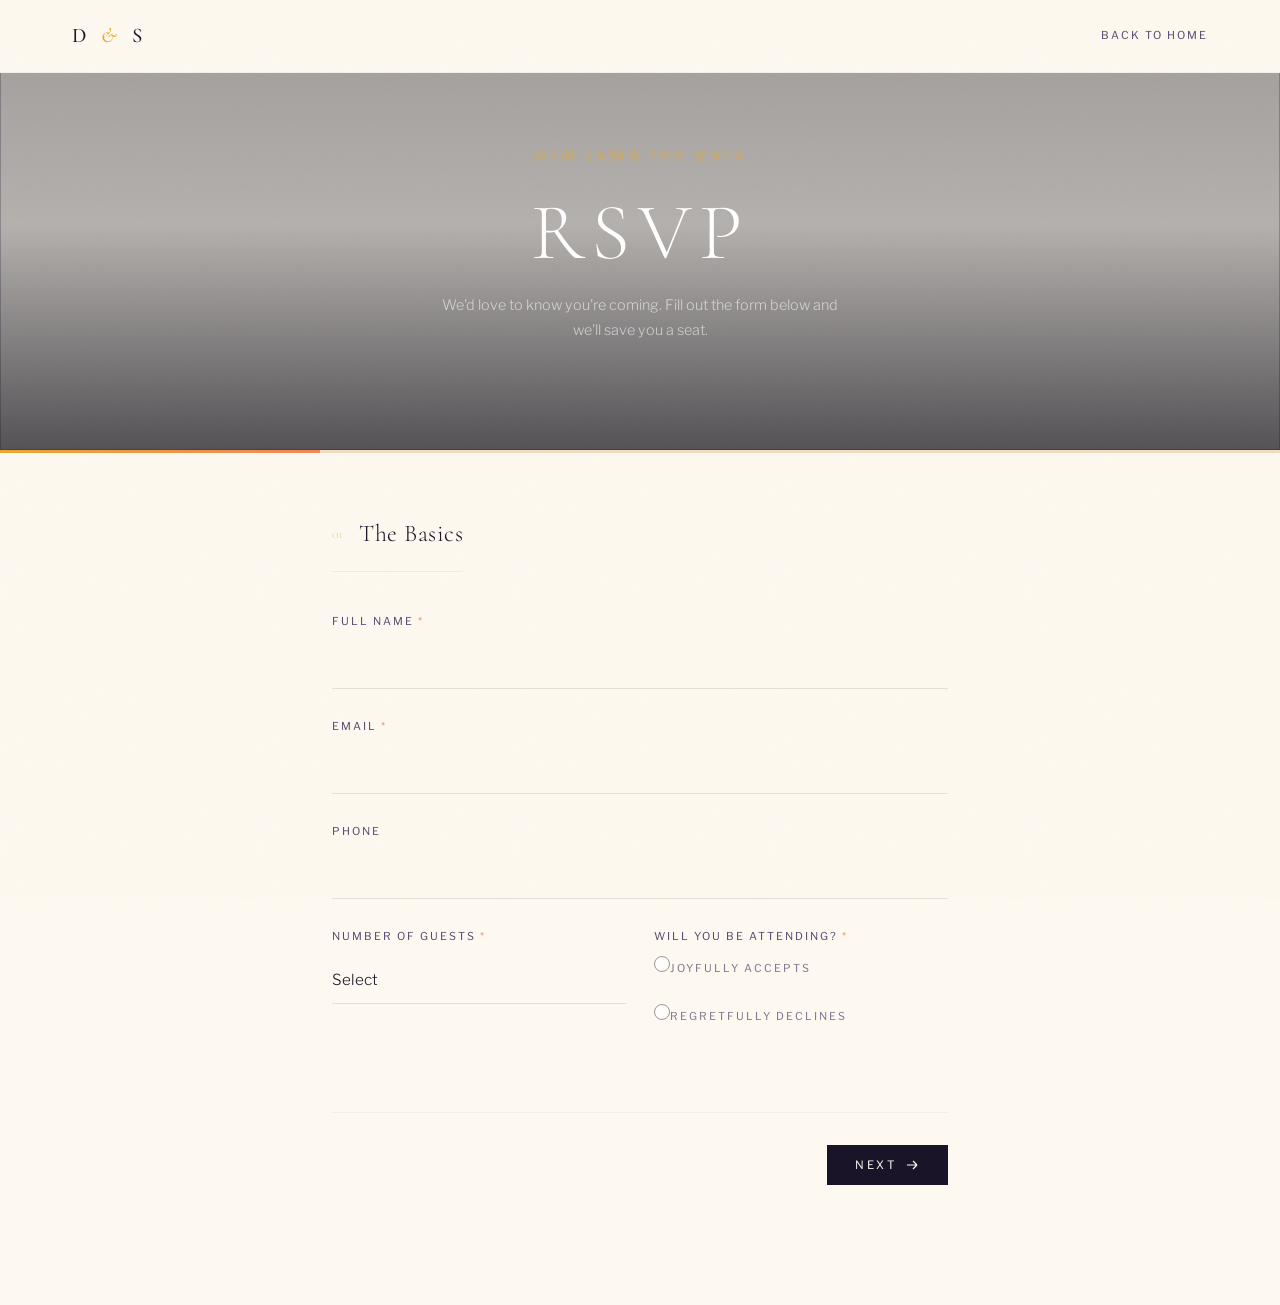
==== rsvp.html @ 643f8dec "Initial wedding website for David & Shriya Static site with proposal photos, multi-step RSVP form, I" ====
<!DOCTYPE html>
<html lang="en">
<head>
  <meta charset="UTF-8">
  <meta name="viewport" content="width=device-width, initial-scale=1.0">
  <title>RSVP — David & Shriya</title>
  <link rel="preconnect" href="https://fonts.googleapis.com">
  <link rel="preconnect" href="https://fonts.gstatic.com" crossorigin>
  <link href="https://fonts.googleapis.com/css2?family=Cormorant:ital,wght@0,300;0,400;0,500;0,600;1,300;1,400;1,500&family=Libre+Franklin:wght@200;300;400;500&family=Noto+Serif+Devanagari:wght@300;400;500&display=swap" rel="stylesheet">
  <link rel="stylesheet" href="css/style.css">
  <link rel="stylesheet" href="css/rsvp.css">
  <link rel="icon" type="image/svg+xml" href="images/favicon.svg">
</head>
<body class="rsvp-page">

  <div class="grain"></div>

  <!-- Nav -->
  <nav class="nav nav-solid" id="nav">
    <div class="nav-inner">
      <a href="index.html" class="nav-logo nav-logo-dark">D <span class="nav-logo-amp">&</span> S</a>
      <a href="index.html" class="nav-back">Back to Home</a>
    </div>
  </nav>

  <!-- Hero -->
  <header class="rsvp-hero">
    <div class="rsvp-hero-bg">
      <img src="images/celebration.jpeg" alt="">
    </div>
    <div class="rsvp-hero-overlay"></div>
    <div class="rsvp-hero-content">
      <p class="devanagari rsvp-hero-sanskrit">आपकी उपस्थिति हमारा सौभाग्य</p>
      <h1>RSVP</h1>
      <p class="rsvp-hero-sub">We'd love to know you're coming. Fill out the form below and we'll save you a seat.</p>
    </div>
  </header>

  <!-- Progress bar -->
  <div class="form-progress">
    <div class="form-progress-bar" id="progressBar"></div>
  </div>

  <!-- Form -->
  <main class="rsvp-main">
    <form class="rsvp-form" id="rsvpForm" novalidate>

      <!-- Step 1: The Basics -->
      <fieldset class="form-step active" data-step="1">
        <legend class="step-legend">
          <span class="step-num">01</span>
          <span class="step-title">The Basics</span>
        </legend>

        <div class="form-group">
          <label for="fullName">Full Name <span class="req">*</span></label>
          <input type="text" id="fullName" name="fullName" required autocomplete="name">
        </div>

        <div class="form-group">
          <label for="email">Email <span class="req">*</span></label>
          <input type="email" id="email" name="email" required autocomplete="email">
        </div>

        <div class="form-group">
          <label for="phone">Phone</label>
          <input type="tel" id="phone" name="phone" autocomplete="tel">
        </div>

        <div class="form-row">
          <div class="form-group">
            <label for="guests">Number of Guests <span class="req">*</span></label>
            <select id="guests" name="guests" required>
              <option value="">Select</option>
              <option value="1">1</option>
              <option value="2">2</option>
              <option value="3">3</option>
              <option value="4">4</option>
              <option value="5">5+</option>
            </select>
          </div>
          <div class="form-group">
            <label>Will you be attending? <span class="req">*</span></label>
            <div class="radio-group">
              <label class="radio-label"><input type="radio" name="attending" value="yes" required><span>Joyfully Accepts</span></label>
              <label class="radio-label"><input type="radio" name="attending" value="no"><span>Regretfully Declines</span></label>
            </div>
          </div>
        </div>

        <div class="form-group" id="guestNamesGroup" style="display:none;">
          <label for="guestNames">Guest Names</label>
          <textarea id="guestNames" name="guestNames" rows="2" placeholder="Please list names of additional guests"></textarea>
        </div>

        <div class="step-nav">
          <div></div>
          <button type="button" class="btn-next" data-next="2">
            <span>Next</span>
            <svg width="16" height="16" viewBox="0 0 16 16" fill="none"><path d="M3 8h10m0 0L9 4m4 4L9 12" stroke="currentColor" stroke-width="1.2"/></svg>
          </button>
        </div>
      </fieldset>

      <!-- Step 2: Events & Logistics -->
      <fieldset class="form-step" data-step="2">
        <legend class="step-legend">
          <span class="step-num">02</span>
          <span class="step-title">Events & Logistics</span>
        </legend>

        <div class="form-group">
          <label>Which events will you attend?</label>
          <div class="chip-group">
            <label class="chip"><input type="checkbox" name="events" value="mehendi"><span>Mehendi</span></label>
            <label class="chip"><input type="checkbox" name="events" value="sangeet"><span>Sangeet</span></label>
            <label class="chip"><input type="checkbox" name="events" value="haldi"><span>Haldi</span></label>
            <label class="chip"><input type="checkbox" name="events" value="ceremony"><span>Ceremony</span></label>
            <label class="chip"><input type="checkbox" name="events" value="reception"><span>Reception</span></label>
          </div>
        </div>

        <div class="form-group">
          <label for="dietary">Dietary Restrictions or Allergies</label>
          <input type="text" id="dietary" name="dietary" placeholder="Vegetarian, vegan, gluten-free, nut allergy...">
        </div>

        <div class="form-group">
          <label for="mealPref">Meal Preference</label>
          <div class="radio-group">
            <label class="radio-label"><input type="radio" name="mealPref" value="veg"><span>Vegetarian</span></label>
            <label class="radio-label"><input type="radio" name="mealPref" value="nonveg"><span>Non-Vegetarian</span></label>
            <label class="radio-label"><input type="radio" name="mealPref" value="vegan"><span>Vegan</span></label>
          </div>
        </div>

        <div class="form-group">
          <label>Will you need hotel shuttle service?</label>
          <div class="radio-group">
            <label class="radio-label"><input type="radio" name="shuttle" value="yes"><span>Yes, please</span></label>
            <label class="radio-label"><input type="radio" name="shuttle" value="no"><span>No, I'll drive</span></label>
            <label class="radio-label"><input type="radio" name="shuttle" value="maybe"><span>Not sure yet</span></label>
          </div>
        </div>

        <div class="form-group">
          <label>Are you bringing kids?</label>
          <div class="radio-group">
            <label class="radio-label"><input type="radio" name="kids" value="yes"><span>Yes</span></label>
            <label class="radio-label"><input type="radio" name="kids" value="no"><span>No</span></label>
          </div>
        </div>

        <div class="form-group" id="kidsNamesGroup" style="display:none;">
          <label for="kidsNames">Children's Names & Ages</label>
          <input type="text" id="kidsNames" name="kidsNames" placeholder="e.g., Maya (5), Arjun (8)">
        </div>

        <div class="step-nav">
          <button type="button" class="btn-prev" data-prev="1">
            <svg width="16" height="16" viewBox="0 0 16 16" fill="none"><path d="M13 8H3m0 0l4-4M3 8l4 4" stroke="currentColor" stroke-width="1.2"/></svg>
            <span>Back</span>
          </button>
          <button type="button" class="btn-next" data-next="3">
            <span>Next</span>
            <svg width="16" height="16" viewBox="0 0 16 16" fill="none"><path d="M3 8h10m0 0L9 4m4 4L9 12" stroke="currentColor" stroke-width="1.2"/></svg>
          </button>
        </div>
      </fieldset>

      <!-- Step 3: Fun Questions -->
      <fieldset class="form-step" data-step="3">
        <legend class="step-legend">
          <span class="step-num">03</span>
          <span class="step-title">How Well Do You Know Us?</span>
        </legend>

        <p class="step-intro">Let's have some fun. No wrong answers... well, maybe a few.</p>

        <div class="form-group quiz-group">
          <label>How did David and Shriya meet?</label>
          <div class="radio-group radio-group-vertical">
            <label class="radio-label"><input type="radio" name="q_howMet" value="med_school"><span>Medical school</span></label>
            <label class="radio-label"><input type="radio" name="q_howMet" value="dating_app"><span>A dating app</span></label>
            <label class="radio-label"><input type="radio" name="q_howMet" value="mutual_friends"><span>Through mutual friends</span></label>
            <label class="radio-label"><input type="radio" name="q_howMet" value="hospital"><span>At the hospital</span></label>
          </div>
        </div>

        <div class="form-group quiz-group">
          <label>Who said "I love you" first?</label>
          <div class="radio-group">
            <label class="radio-label"><input type="radio" name="q_iLoveYou" value="david"><span>David</span></label>
            <label class="radio-label"><input type="radio" name="q_iLoveYou" value="shriya"><span>Shriya</span></label>
            <label class="radio-label"><input type="radio" name="q_iLoveYou" value="same_time"><span>Same time</span></label>
          </div>
        </div>

        <div class="form-group quiz-group">
          <label>What's David's go-to comfort food?</label>
          <div class="radio-group radio-group-vertical">
            <label class="radio-label"><input type="radio" name="q_davidFood" value="pizza"><span>Pizza</span></label>
            <label class="radio-label"><input type="radio" name="q_davidFood" value="tacos"><span>Tacos</span></label>
            <label class="radio-label"><input type="radio" name="q_davidFood" value="biryani"><span>Biryani</span></label>
            <label class="radio-label"><input type="radio" name="q_davidFood" value="pasta"><span>Pasta</span></label>
          </div>
        </div>

        <div class="form-group quiz-group">
          <label>What's Shriya most likely doing on a Sunday?</label>
          <div class="radio-group radio-group-vertical">
            <label class="radio-label"><input type="radio" name="q_shriyaSunday" value="brunch"><span>Brunch with friends</span></label>
            <label class="radio-label"><input type="radio" name="q_shriyaSunday" value="studying"><span>Studying or reading</span></label>
            <label class="radio-label"><input type="radio" name="q_shriyaSunday" value="cooking"><span>Cooking something elaborate</span></label>
            <label class="radio-label"><input type="radio" name="q_shriyaSunday" value="sleeping"><span>Still sleeping</span></label>
          </div>
        </div>

        <div class="form-group quiz-group">
          <label>Who is the better cook?</label>
          <div class="radio-group">
            <label class="radio-label"><input type="radio" name="q_cook" value="david"><span>David</span></label>
            <label class="radio-label"><input type="radio" name="q_cook" value="shriya"><span>Shriya</span></label>
            <label class="radio-label"><input type="radio" name="q_cook" value="neither"><span>They order in</span></label>
          </div>
        </div>

        <div class="form-group quiz-group">
          <label>Where do you think they'll honeymoon?</label>
          <input type="text" name="q_honeymoon" placeholder="Your best guess...">
        </div>

        <div class="step-nav">
          <button type="button" class="btn-prev" data-prev="2">
            <svg width="16" height="16" viewBox="0 0 16 16" fill="none"><path d="M13 8H3m0 0l4-4M3 8l4 4" stroke="currentColor" stroke-width="1.2"/></svg>
            <span>Back</span>
          </button>
          <button type="button" class="btn-next" data-next="4">
            <span>Next</span>
            <svg width="16" height="16" viewBox="0 0 16 16" fill="none"><path d="M3 8h10m0 0L9 4m4 4L9 12" stroke="currentColor" stroke-width="1.2"/></svg>
          </button>
        </div>
      </fieldset>

      <!-- Step 4: Your Message -->
      <fieldset class="form-step" data-step="4">
        <legend class="step-legend">
          <span class="step-num">04</span>
          <span class="step-title">Final Touches</span>
        </legend>

        <div class="form-group">
          <label for="songRequest">Song Request for the DJ</label>
          <input type="text" id="songRequest" name="songRequest" placeholder="What song will get you on the dance floor?">
        </div>

        <div class="form-group">
          <label for="advice">Best Marriage Advice</label>
          <textarea id="advice" name="advice" rows="2" placeholder="Share your wisdom (or your best joke)..."></textarea>
        </div>

        <div class="form-group">
          <label>Whose side are you on?</label>
          <div class="radio-group">
            <label class="radio-label"><input type="radio" name="side" value="bride"><span>Bride's side</span></label>
            <label class="radio-label"><input type="radio" name="side" value="groom"><span>Groom's side</span></label>
            <label class="radio-label"><input type="radio" name="side" value="both"><span>Both, obviously</span></label>
          </div>
        </div>

        <div class="form-group">
          <label for="message">Anything else you'd like to share?</label>
          <textarea id="message" name="message" rows="3" placeholder="Well-wishes, questions, travel notes..."></textarea>
        </div>

        <div class="step-nav">
          <button type="button" class="btn-prev" data-prev="3">
            <svg width="16" height="16" viewBox="0 0 16 16" fill="none"><path d="M13 8H3m0 0l4-4M3 8l4 4" stroke="currentColor" stroke-width="1.2"/></svg>
            <span>Back</span>
          </button>
          <button type="submit" class="btn-submit">
            <span>Submit RSVP</span>
            <svg width="20" height="20" viewBox="0 0 20 20" fill="none"><path d="M4 10h12m0 0l-4-4m4 4l-4 4" stroke="currentColor" stroke-width="1.2"/></svg>
          </button>
        </div>
      </fieldset>

    </form>

    <!-- Success State -->
    <div class="rsvp-success" id="rsvpSuccess" style="display:none;">
      <div class="success-inner">
        <div class="success-ornament">
          <span class="hdo-line"></span>
          <span class="hdo-diamond"></span>
          <span class="hdo-line"></span>
        </div>
        <p class="devanagari success-sanskrit">धन्यवाद</p>
        <h2 id="successName">Thank you!</h2>
        <p id="successMsg" class="success-body"></p>
        <a href="index.html" class="success-link">Back to Home</a>
      </div>
    </div>
  </main>

  <script src="js/rsvp.js"></script>
</body>
</html>
---- css/style.css ----
/* ============================================
   David & Shriya — Wedding
   Palette: Sunset beach proposal — lavender sky,
   golden hour, ocean teal, warm sand, blush
   ============================================ */

*,
*::before,
*::after {
  margin: 0;
  padding: 0;
  box-sizing: border-box;
}

:root {
  /* Sunset palette from the proposal photos */
  --black: #0c0a14;
  --ink: #161228;
  --charcoal: #221a38;
  /* Sunset golds */
  --gold: #e8a832;
  --gold-bright: #f5c042;
  --gold-muted: #c89428;
  --gold-pale: #fce8a8;
  /* Sky colors */
  --lavender: #c4a8d8;
  --mauve: #a888c0;
  --sky-blue: #88b8e8;
  --sky-pink: #e8a0b8;
  /* Ocean & nature */
  --teal: #4ecdc4;
  --ocean: #5ab8c8;
  --coral: #f0885a;
  --blush: #e8a090;
  --rose: #e87ea1;
  /* Warm neutrals */
  --cream: #fef9f0;
  --cream-warm: #fdf0e0;
  --cream-dark: #f0dcc0;
  --sand: #d4b896;
  --sand-dark: #b89870;
  /* Text */
  --text: #1a1428;
  --text-sec: #584870;
  --text-light: #8878a0;
  --text-on-dark: #f0e8f8;
  --text-muted-dk: #9888b0;
}

html {
  scroll-behavior: smooth;
  scroll-padding-top: 72px;
}

body {
  font-family: 'Libre Franklin', sans-serif;
  font-weight: 300;
  color: var(--text);
  background: var(--cream);
  line-height: 1.75;
  -webkit-font-smoothing: antialiased;
  overflow-x: hidden;
}

/* Ambient canvas */
#ambientCanvas {
  position: fixed;
  inset: 0;
  z-index: 0;
  pointer-events: none;
}

/* Film grain */
.grain {
  position: fixed;
  inset: 0;
  z-index: 9998;
  pointer-events: none;
  opacity: 0.025;
  background-image: url("data:image/svg+xml,%3Csvg viewBox='0 0 512 512' xmlns='http://www.w3.org/2000/svg'%3E%3Cfilter id='n'%3E%3CfeTurbulence type='fractalNoise' baseFrequency='0.8' numOctaves='4' stitchTiles='stitch'/%3E%3C/filter%3E%3Crect width='100%25' height='100%25' filter='url(%23n)'/%3E%3C/svg%3E");
  background-size: 256px;
}

/* Cursor glow */
.cursor-glow {
  position: fixed;
  width: 450px;
  height: 450px;
  border-radius: 50%;
  background: radial-gradient(circle,
    rgba(232, 168, 50, 0.06) 0%,
    rgba(196, 168, 216, 0.03) 40%,
    transparent 70%);
  pointer-events: none;
  z-index: 1;
  transform: translate(-50%, -50%);
  transition: opacity 0.3s ease;
  opacity: 0;
}

@media (hover: hover) {
  .cursor-glow { opacity: 1; }
}

/* --- Typography --- */
h1, h2, h3, h4 {
  font-family: 'Cormorant', serif;
  font-weight: 300;
  line-height: 1.12;
}

h2 em { font-style: italic; font-weight: 300; }

.devanagari {
  font-family: 'Noto Serif Devanagari', serif;
  font-weight: 400;
}

a { color: inherit; text-decoration: none; }

.container {
  max-width: 1160px;
  margin: 0 auto;
  padding: 0 32px;
  position: relative;
  z-index: 2;
}

/* --- Tags --- */
.tag {
  display: inline-block;
  font-size: 0.65rem;
  letter-spacing: 3.5px;
  text-transform: uppercase;
  color: var(--gold-muted);
  margin-bottom: 20px;
  font-weight: 400;
}

.tag-light {
  color: var(--gold);
  opacity: 0.7;
}

/* --- Navigation --- */
.nav {
  position: fixed;
  top: 0;
  left: 0;
  right: 0;
  z-index: 9000;
  background: transparent;
  transition: all 0.5s cubic-bezier(0.23, 1, 0.32, 1);
}

.nav.scrolled {
  background: rgba(254, 249, 240, 0.92);
  backdrop-filter: blur(20px);
  -webkit-backdrop-filter: blur(20px);
  box-shadow: 0 1px 0 rgba(0,0,0,0.04);
}

.nav-inner {
  max-width: 1200px;
  margin: 0 auto;
  padding: 0 32px;
  display: flex;
  align-items: center;
  justify-content: space-between;
  height: 72px;
}

.nav-logo {
  font-family: 'Cormorant', serif;
  font-size: 1.3rem;
  font-weight: 500;
  letter-spacing: 4px;
  color: var(--cream);
  transition: color 0.5s ease;
}

.nav.scrolled .nav-logo { color: var(--text); }

.nav-logo-amp {
  font-style: italic;
  color: var(--gold);
  margin: 0 2px;
}

.nav-links {
  display: flex;
  list-style: none;
  gap: 40px;
  align-items: center;
}

.nav-links a {
  font-size: 0.68rem;
  font-weight: 400;
  letter-spacing: 2.5px;
  text-transform: uppercase;
  color: rgba(254, 249, 240, 0.6);
  transition: all 0.3s ease;
}

.nav.scrolled .nav-links a { color: var(--text-sec); }
.nav-links a:hover { color: var(--gold); }

.nav-cta {
  border: 1px solid rgba(232, 168, 50, 0.5);
  padding: 8px 24px !important;
  color: var(--gold) !important;
  transition: all 0.3s ease !important;
}

.nav-cta:hover {
  background: var(--gold);
  color: var(--black) !important;
  border-color: var(--gold);
  box-shadow: 0 0 24px rgba(232, 168, 50, 0.3);
}

.nav-toggle {
  display: none;
  flex-direction: column;
  gap: 6px;
  background: none;
  border: none;
  cursor: pointer;
  padding: 8px;
}

.nav-toggle span {
  width: 24px;
  height: 1px;
  background: var(--cream);
  transition: all 0.3s ease;
}

.nav.scrolled .nav-toggle span { background: var(--text); }

/* --- Hero with Photo --- */
.hero {
  position: relative;
  min-height: 100vh;
  display: flex;
  flex-direction: column;
  align-items: center;
  justify-content: center;
  text-align: center;
  overflow: hidden;
}

.hero-img {
  position: absolute;
  inset: 0;
  z-index: 0;
}

.hero-img img {
  width: 100%;
  height: 100%;
  object-fit: cover;
  /* Portrait photo — couple is at bottom of frame */
  object-position: center 75%;
}

.hero-overlay {
  position: absolute;
  inset: 0;
  z-index: 1;
  background:
    linear-gradient(180deg,
      rgba(12, 10, 20, 0.35) 0%,
      rgba(12, 10, 20, 0.15) 40%,
      rgba(12, 10, 20, 0.25) 70%,
      rgba(12, 10, 20, 0.6) 100%),
    radial-gradient(ellipse 60% 60% at 50% 50%, transparent 0%, rgba(12, 10, 20, 0.3) 100%);
}

.hero-content {
  position: relative;
  z-index: 3;
  padding: 40px 32px;
  max-width: 720px;
}

.hero-sanskrit {
  font-size: 0.95rem;
  color: var(--gold-bright);
  letter-spacing: 6px;
  opacity: 0.7;
  margin-bottom: 36px;
}

.hero-names {
  display: flex;
  flex-direction: column;
  align-items: center;
  gap: 4px;
  margin-bottom: 28px;
}

.hero-name {
  font-family: 'Cormorant', serif;
  font-size: clamp(3.5rem, 12vw, 8rem);
  font-weight: 300;
  color: #fff;
  letter-spacing: 8px;
  line-height: 1;
  text-shadow: 0 2px 40px rgba(0,0,0,0.3);
}

.hero-divider {
  display: flex;
  align-items: center;
  gap: 20px;
  margin: 8px 0;
}

.hero-divider-line {
  width: 48px;
  height: 1px;
  background: var(--gold-bright);
  opacity: 0.5;
}

.hero-divider-word {
  font-family: 'Cormorant', serif;
  font-size: 1rem;
  font-style: italic;
  color: var(--gold-bright);
  opacity: 0.7;
  letter-spacing: 3px;
}

.hero-tagline {
  font-size: 0.88rem;
  color: rgba(255, 255, 255, 0.7);
  letter-spacing: 1px;
  max-width: 400px;
  margin: 0 auto 40px;
  line-height: 1.7;
}

.hero-date-block { margin-bottom: 44px; }

.hero-date-ornament {
  display: flex;
  align-items: center;
  justify-content: center;
  gap: 12px;
  margin: 8px 0;
}

.hdo-line {
  width: 40px;
  height: 1px;
  background: linear-gradient(90deg, transparent, var(--gold-bright), transparent);
  opacity: 0.5;
}

.hdo-diamond {
  width: 6px;
  height: 6px;
  background: var(--gold-bright);
  transform: rotate(45deg);
  opacity: 0.6;
}

.hero-date-text {
  font-family: 'Cormorant', serif;
  font-size: 1.2rem;
  color: #fff;
  letter-spacing: 4px;
  text-transform: uppercase;
}

.hero-btn {
  display: inline-flex;
  align-items: center;
  gap: 10px;
  padding: 14px 36px;
  border: 1px solid rgba(232, 168, 50, 0.5);
  color: var(--gold-bright);
  font-size: 0.72rem;
  font-weight: 400;
  letter-spacing: 3px;
  text-transform: uppercase;
  transition: all 0.4s ease;
  backdrop-filter: blur(8px);
  background: rgba(0, 0, 0, 0.2);
}

.hero-btn:hover {
  background: var(--gold);
  color: var(--black);
  border-color: var(--gold);
  transform: translateY(-2px);
  box-shadow: 0 12px 40px rgba(232, 168, 50, 0.35);
}

.hero-btn svg { transition: transform 0.3s ease; }
.hero-btn:hover svg { transform: translateX(4px); }

.hero-bottom {
  position: absolute;
  bottom: 36px;
  left: 50%;
  transform: translateX(-50%);
  z-index: 3;
}

.hero-scroll {
  display: flex;
  flex-direction: column;
  align-items: center;
  gap: 12px;
}

.hero-scroll span {
  font-size: 0.6rem;
  letter-spacing: 3px;
  text-transform: uppercase;
  color: rgba(255, 255, 255, 0.4);
}

.scroll-track {
  width: 1px;
  height: 40px;
  background: rgba(255, 255, 255, 0.1);
  position: relative;
  overflow: hidden;
}

.scroll-thumb {
  width: 1px;
  height: 16px;
  background: var(--gold-bright);
  animation: scrollAnim 2s ease-in-out infinite;
}

@keyframes scrollAnim {
  0% { transform: translateY(-16px); opacity: 0; }
  50% { opacity: 0.8; }
  100% { transform: translateY(40px); opacity: 0; }
}

/* --- Staggered entrance --- */
.anim-in {
  opacity: 0;
  transform: translateY(24px);
  animation: animIn 0.8s cubic-bezier(0.23, 1, 0.32, 1) forwards;
  animation-delay: calc(var(--d) * 0.14s + 0.3s);
}

@keyframes animIn {
  to { opacity: 1; transform: translateY(0); }
}

/* --- Marquee --- */
.marquee {
  overflow: hidden;
  padding: 20px 0;
  background: var(--cream);
  border-top: 1px solid rgba(232, 168, 50, 0.15);
  border-bottom: 1px solid rgba(232, 168, 50, 0.15);
}

.marquee-track {
  display: flex;
  align-items: center;
  gap: 32px;
  white-space: nowrap;
  animation: marqueeScroll 25s linear infinite;
  width: max-content;
}

.marquee-track span {
  font-family: 'Cormorant', serif;
  font-size: 1rem;
  font-style: italic;
  color: var(--mauve);
  letter-spacing: 2px;
  opacity: 0.7;
}

.marquee-dot {
  width: 5px !important;
  height: 5px !important;
  background: var(--gold) !important;
  border-radius: 50%;
  display: inline-block;
  opacity: 0.5 !important;
}

@keyframes marqueeScroll {
  0% { transform: translateX(0); }
  100% { transform: translateX(-50%); }
}

/* --- Sections --- */
.section {
  padding: 140px 0;
  position: relative;
}

.section-ink {
  background: var(--ink);
  color: var(--text-on-dark);
  background-image:
    radial-gradient(ellipse 40% 30% at 80% 20%, rgba(196, 168, 216, 0.04) 0%, transparent 50%),
    radial-gradient(ellipse 40% 30% at 20% 80%, rgba(232, 168, 50, 0.03) 0%, transparent 50%);
}

.section-warm {
  background: var(--cream-warm);
  background-image:
    radial-gradient(ellipse 50% 40% at 90% 10%, rgba(232, 168, 50, 0.06) 0%, transparent 60%),
    radial-gradient(ellipse 40% 40% at 10% 90%, rgba(196, 168, 216, 0.05) 0%, transparent 60%);
}

/* --- Split Header --- */
.split-header {
  display: grid;
  grid-template-columns: 1.2fr 1fr;
  gap: 60px;
  align-items: end;
  margin-bottom: 80px;
}

.split-header h2 {
  font-size: clamp(2.4rem, 5vw, 3.6rem);
  color: var(--text);
  letter-spacing: 0.5px;
}

.split-header-light h2 { color: var(--cream); }

.split-header-right p {
  font-size: 0.95rem;
  color: var(--text-sec);
  line-height: 1.9;
}

.split-header-light .split-header-right p { color: var(--text-muted-dk); }

/* --- Couple Mosaic --- */
.couple-mosaic {
  display: grid;
  grid-template-columns: 1fr 1fr;
  gap: 40px;
  margin-bottom: 80px;
}

.mosaic-card { position: relative; }
.mosaic-right { margin-top: 80px; }

.mosaic-img {
  position: relative;
  margin-bottom: 28px;
  overflow: hidden;
}

.mosaic-photo {
  width: 100%;
  aspect-ratio: 2/3;
  object-fit: cover;
  display: block;
  transition: transform 0.6s ease;
}

/* Shriya — face in upper third, golden backlight */
.mosaic-left .mosaic-photo {
  object-position: center 15%;
}

/* David — reaching toward camera, face slightly below center */
.mosaic-right .mosaic-photo {
  object-position: center 25%;
}

.mosaic-card:hover .mosaic-photo {
  transform: scale(1.03);
}

.mosaic-img-border {
  position: absolute;
  inset: -8px;
  border: 1px solid rgba(232, 168, 50, 0.2);
  pointer-events: none;
}

.mosaic-label {
  display: block;
  font-size: 0.6rem;
  letter-spacing: 3px;
  text-transform: uppercase;
  color: var(--gold-muted);
  margin-bottom: 6px;
}

.mosaic-info h3 {
  font-size: 1.6rem;
  color: var(--text);
  margin-bottom: 10px;
}

.mosaic-info h3 em {
  font-family: 'Libre Franklin', sans-serif;
  font-size: 0.65rem;
  font-style: normal;
  font-weight: 400;
  letter-spacing: 2px;
  color: var(--gold);
  vertical-align: middle;
}

.mosaic-info p {
  font-size: 0.88rem;
  color: var(--text-sec);
  line-height: 1.85;
}

/* --- Story Feature Photo --- */
.story-feature {
  position: relative;
  margin-bottom: 100px;
  overflow: hidden;
}

.story-feature img {
  width: 100%;
  max-width: 520px;
  margin: 0 auto;
  display: block;
  /* Portrait photo — show full image */
}

.story-feature-border {
  position: absolute;
  inset: 12px;
  border: 1px solid rgba(255, 255, 255, 0.15);
  pointer-events: none;
}

/* --- Story Proposal Photo --- */
.story-proposal {
  margin-top: 80px;
  text-align: center;
}

.story-proposal img {
  max-width: 700px;
  width: 100%;
  margin: 0 auto;
  display: block;
  /* Landscape photo — shows in full */
}

/* --- Photo Band --- */
.photo-band {
  display: grid;
  grid-template-columns: 1fr 1fr 1fr;
  gap: 2px;
  background: var(--cream-dark);
}

.photo-band-item {
  overflow: hidden;
  aspect-ratio: 3/4;
}

/* Landscape photos get centered */
.photo-band-item img {
  width: 100%;
  height: 100%;
  object-fit: cover;
  object-position: center center;
  transition: transform 0.6s ease;
}

/* Ring detail — ring is in center */
.photo-band-item:nth-child(1) img {
  object-position: center 40%;
}

/* Celebration — landscape, show center */
.photo-band-item:nth-child(2) img {
  object-position: center 30%;
}

/* Ring hands — landscape, ring in center */
.photo-band-item:nth-child(3) img {
  object-position: center center;
}

.photo-band-item:hover img {
  transform: scale(1.05);
}

/* --- Horizontal Timeline --- */
.h-timeline {
  position: relative;
  padding-top: 32px;
}

.h-timeline-line {
  position: absolute;
  top: 38px;
  left: 0;
  right: 0;
  height: 2px;
  background: linear-gradient(90deg, var(--gold), var(--coral), var(--lavender), transparent);
  opacity: 0.35;
}

.h-timeline-items {
  display: grid;
  grid-template-columns: repeat(3, 1fr);
  gap: 40px;
}

.h-timeline-dot {
  width: 10px;
  height: 10px;
  border: 1.5px solid var(--gold);
  border-radius: 50%;
  background: var(--cream);
  margin-bottom: 20px;
  position: relative;
  z-index: 2;
}

.h-timeline-label {
  display: block;
  font-size: 0.6rem;
  letter-spacing: 3px;
  text-transform: uppercase;
  color: var(--gold);
  margin-bottom: 4px;
}

.h-timeline-item h4 {
  font-size: 1.3rem;
  color: var(--text);
  margin-bottom: 8px;
}

.h-timeline-item p {
  font-size: 0.85rem;
  color: var(--text-sec);
  line-height: 1.8;
}

/* --- Event Cards --- */
.event-cards {
  display: grid;
  grid-template-columns: repeat(auto-fit, minmax(280px, 1fr));
  gap: 2px;
}

.event-card {
  padding: 40px 32px;
  background: rgba(255, 255, 255, 0.02);
  border-left: 2px solid transparent;
  transition: all 0.5s cubic-bezier(0.23, 1, 0.32, 1);
  position: relative;
}

.event-card::before {
  content: '';
  position: absolute;
  inset: 0;
  background: linear-gradient(180deg, rgba(232, 168, 50, 0.05) 0%, transparent 60%);
  opacity: 0;
  transition: opacity 0.5s ease;
}

.event-card:hover::before { opacity: 1; }

.event-card:hover {
  border-left-color: var(--accent);
  transform: translateY(-4px);
}

.event-card-main {
  background: rgba(232, 168, 50, 0.04);
  border-left: 2px solid var(--gold);
}

.event-card-num {
  font-family: 'Cormorant', serif;
  font-size: 0.85rem;
  color: var(--gold-muted);
  opacity: 0.4;
  margin-bottom: 16px;
  position: relative;
  z-index: 1;
}

.event-card-icon {
  color: var(--accent, var(--gold));
  margin-bottom: 16px;
  position: relative;
  z-index: 1;
  opacity: 0.7;
}

.event-card h3 {
  font-size: 1.5rem;
  color: var(--cream);
  margin-bottom: 8px;
  position: relative;
  z-index: 1;
}

.event-card-meta {
  font-size: 0.7rem;
  letter-spacing: 1px;
  color: var(--text-muted-dk);
  margin-bottom: 10px;
  position: relative;
  z-index: 1;
}

.event-card > p:not(.event-card-meta) {
  font-size: 0.85rem;
  color: rgba(240, 232, 248, 0.6);
  line-height: 1.75;
  margin-bottom: 16px;
  position: relative;
  z-index: 1;
}

.event-card-attire {
  font-size: 0.75rem;
  color: var(--text-on-dark);
  opacity: 0.5;
  position: relative;
  z-index: 1;
}

.event-card-attire span {
  font-size: 0.6rem;
  letter-spacing: 2px;
  text-transform: uppercase;
  color: var(--accent, var(--gold-muted));
  margin-right: 8px;
  opacity: 0.7;
}

/* --- Gift Section with Background Photo --- */
.section-gift {
  padding: 160px 0;
  position: relative;
  overflow: hidden;
  min-height: 500px;
  display: flex;
  align-items: center;
}

.gift-bg {
  position: absolute;
  inset: 0;
  z-index: 0;
}

.gift-bg-img {
  width: 100%;
  height: 100%;
  object-fit: cover;
  /* Shriya full body with sunset — keep her centered */
  object-position: center 25%;
  filter: brightness(0.35) saturate(0.8);
}

.gift-block {
  text-align: center;
  max-width: 600px;
  margin: 0 auto;
  padding: 72px 60px;
  position: relative;
  z-index: 2;
  background: rgba(254, 249, 240, 0.92);
  backdrop-filter: blur(12px);
}

.gift-border {
  position: absolute;
  inset: 0;
  pointer-events: none;
}

.gift-corner {
  position: absolute;
  width: 32px;
  height: 32px;
}

.gift-corner::before,
.gift-corner::after {
  content: '';
  position: absolute;
  background: var(--gold);
  opacity: 0.5;
}

.gift-tl { top: 0; left: 0; }
.gift-tl::before { top: 0; left: 0; width: 32px; height: 1px; }
.gift-tl::after { top: 0; left: 0; width: 1px; height: 32px; }

.gift-tr { top: 0; right: 0; }
.gift-tr::before { top: 0; right: 0; width: 32px; height: 1px; }
.gift-tr::after { top: 0; right: 0; width: 1px; height: 32px; }

.gift-bl { bottom: 0; left: 0; }
.gift-bl::before { bottom: 0; left: 0; width: 32px; height: 1px; }
.gift-bl::after { bottom: 0; left: 0; width: 1px; height: 32px; }

.gift-br { bottom: 0; right: 0; }
.gift-br::before { bottom: 0; right: 0; width: 32px; height: 1px; }
.gift-br::after { bottom: 0; right: 0; width: 1px; height: 32px; }

.gift-sanskrit {
  font-size: 0.9rem;
  color: var(--gold);
  opacity: 0.6;
  letter-spacing: 4px;
  margin-bottom: 20px;
}

.gift-block h2 {
  font-size: clamp(1.8rem, 4vw, 2.4rem);
  color: var(--text);
  margin-bottom: 16px;
}

.gift-block > p {
  font-size: 0.92rem;
  color: var(--text-sec);
  line-height: 1.9;
}

.gift-note {
  margin-top: 20px;
  font-size: 0.78rem;
  color: var(--sand-dark) !important;
  letter-spacing: 0.5px;
}

/* --- Travel --- */
.travel-headline {
  font-size: clamp(2.4rem, 5vw, 3.6rem);
  color: var(--text);
  margin-bottom: 60px;
}

.travel-cards {
  display: grid;
  grid-template-columns: 1fr 1fr;
  gap: 2px;
  background: var(--cream-dark);
}

.travel-card {
  padding: 44px 36px;
  background: var(--cream);
  position: relative;
  transition: all 0.4s ease;
}

.travel-card:hover { background: var(--cream-warm); }

.travel-card-accent {
  width: 24px;
  height: 2px;
  background: linear-gradient(90deg, var(--gold), var(--coral));
  opacity: 0.6;
  margin-bottom: 20px;
}

.travel-card-tag {
  display: block;
  font-size: 0.6rem;
  letter-spacing: 3px;
  text-transform: uppercase;
  color: var(--gold-muted);
  margin-bottom: 8px;
}

.travel-card h3 {
  font-size: 1.3rem;
  color: var(--text);
  margin-bottom: 10px;
}

.travel-card p {
  font-size: 0.85rem;
  color: var(--text-sec);
  line-height: 1.85;
}

/* --- FAQ --- */
.faq-layout {
  display: grid;
  grid-template-columns: 1fr 1.3fr;
  gap: 80px;
  align-items: start;
}

.faq-left h2 {
  font-size: clamp(2.2rem, 5vw, 3.2rem);
  color: var(--text);
}

.faq-item {
  border-bottom: 1px solid rgba(0, 0, 0, 0.06);
}

.faq-item summary {
  padding: 24px 0;
  font-family: 'Cormorant', serif;
  font-size: 1.15rem;
  color: var(--text);
  cursor: pointer;
  list-style: none;
  display: flex;
  justify-content: space-between;
  align-items: center;
  gap: 16px;
  transition: color 0.3s ease;
}

.faq-item summary:hover { color: var(--gold-muted); }
.faq-item summary::-webkit-details-marker { display: none; }

.faq-plus {
  position: relative;
  width: 14px;
  height: 14px;
  flex-shrink: 0;
}

.faq-plus::before,
.faq-plus::after {
  content: '';
  position: absolute;
  background: var(--gold);
  transition: transform 0.3s ease;
}

.faq-plus::before { width: 14px; height: 1px; top: 50%; left: 0; }
.faq-plus::after { width: 1px; height: 14px; left: 50%; top: 0; }
.faq-item[open] .faq-plus::after { transform: rotate(90deg); }

.faq-item p {
  padding: 0 0 24px;
  font-size: 0.88rem;
  color: var(--text-sec);
  line-height: 1.9;
}

/* --- RSVP --- */
.rsvp-layout {
  display: grid;
  grid-template-columns: 1fr 1.2fr;
  gap: 80px;
  align-items: start;
}

.rsvp-left h2 {
  font-size: clamp(2.4rem, 5vw, 3.4rem);
  color: var(--cream);
  margin-bottom: 40px;
}

.rsvp-hindi { margin-top: 32px; }

.rsvp-hindi .devanagari {
  font-size: 1rem;
  color: var(--gold);
  opacity: 0.5;
  line-height: 1.8;
  margin-bottom: 4px;
}

.rsvp-eng {
  font-size: 0.78rem;
  color: var(--text-muted-dk);
  letter-spacing: 1px;
}

.rsvp-form { max-width: 100%; }
.form-group { margin-bottom: 24px; }

.form-row {
  display: grid;
  grid-template-columns: 1fr 1fr;
  gap: 24px;
}

.form-group label {
  display: block;
  font-size: 0.62rem;
  font-weight: 400;
  letter-spacing: 2.5px;
  text-transform: uppercase;
  color: var(--text-muted-dk);
  margin-bottom: 10px;
}

.form-group input[type="text"],
.form-group input[type="email"],
.form-group select,
.form-group textarea {
  width: 100%;
  padding: 12px 0;
  border: none;
  border-bottom: 1px solid rgba(255, 255, 255, 0.08);
  font-family: 'Libre Franklin', sans-serif;
  font-size: 0.9rem;
  font-weight: 300;
  color: var(--cream);
  background: transparent;
  border-radius: 0;
  transition: border-color 0.3s ease;
  -webkit-appearance: none;
}

.form-group input::placeholder,
.form-group textarea::placeholder { color: rgba(255, 255, 255, 0.15); }

.form-group input:focus,
.form-group select:focus,
.form-group textarea:focus {
  outline: none;
  border-bottom-color: var(--gold);
}

.form-group select { cursor: pointer; }
.form-group select option { background: var(--ink); color: var(--cream); }

.radio-group { display: flex; gap: 20px; }

.radio-label {
  display: flex;
  align-items: center;
  gap: 8px;
  cursor: pointer;
  font-size: 0.82rem;
  color: var(--text-on-dark);
  opacity: 0.6;
}

.radio-label input { accent-color: var(--gold); width: 14px; height: 14px; }

.chip-group { display: flex; flex-wrap: wrap; gap: 8px; }
.chip { display: flex; cursor: pointer; }
.chip input { display: none; }

.chip span {
  padding: 8px 18px;
  border: 1px solid rgba(255, 255, 255, 0.08);
  font-size: 0.75rem;
  letter-spacing: 1px;
  color: var(--text-muted-dk);
  transition: all 0.3s ease;
}

.chip input:checked + span {
  border-color: var(--gold);
  color: var(--gold-bright);
  background: rgba(232, 168, 50, 0.1);
  box-shadow: 0 0 16px rgba(232, 168, 50, 0.15);
}

.chip span:hover {
  border-color: rgba(232, 168, 50, 0.3);
  color: var(--text-on-dark);
}

.btn-submit {
  width: 100%;
  padding: 16px 40px;
  background: var(--gold);
  color: var(--black);
  border: none;
  font-family: 'Libre Franklin', sans-serif;
  font-size: 0.72rem;
  font-weight: 500;
  letter-spacing: 3px;
  text-transform: uppercase;
  cursor: pointer;
  transition: all 0.4s cubic-bezier(0.23, 1, 0.32, 1);
  margin-top: 12px;
  display: flex;
  align-items: center;
  justify-content: center;
  gap: 10px;
}

.btn-submit:hover {
  background: var(--gold-bright);
  transform: translateY(-2px);
  box-shadow: 0 12px 40px rgba(245, 192, 66, 0.3);
}

.btn-submit svg { transition: transform 0.3s ease; }
.btn-submit:hover svg { transform: translateX(4px); }

/* --- Footer with Photo --- */
.footer {
  position: relative;
  text-align: center;
  padding: 120px 32px;
  min-height: 400px;
  display: flex;
  align-items: center;
  justify-content: center;
  overflow: hidden;
}

.footer-img {
  position: absolute;
  inset: 0;
  z-index: 0;
}

.footer-img img {
  width: 100%;
  height: 100%;
  object-fit: cover;
  /* Both of you looking out — upper bodies are the focus */
  object-position: center 20%;
}

.footer-overlay {
  position: absolute;
  inset: 0;
  z-index: 1;
  background: linear-gradient(180deg,
    rgba(12, 10, 20, 0.7) 0%,
    rgba(12, 10, 20, 0.5) 50%,
    rgba(12, 10, 20, 0.8) 100%);
}

.footer-content {
  position: relative;
  z-index: 2;
}

.footer-names {
  font-family: 'Cormorant', serif;
  font-size: 2rem;
  color: var(--gold-bright);
  letter-spacing: 5px;
  margin-bottom: 8px;
}

.footer-hashtag {
  font-size: 0.72rem;
  color: rgba(255, 255, 255, 0.4);
  letter-spacing: 3px;
  margin-bottom: 24px;
}

.footer-note {
  font-size: 0.65rem;
  color: rgba(255, 255, 255, 0.2);
  letter-spacing: 1px;
}

/* --- RSVP CTA (homepage) --- */
.rsvp-cta {
  text-align: center;
  max-width: 600px;
  margin: 0 auto;
}

.rsvp-cta h2 {
  font-size: clamp(2.4rem, 5vw, 3.4rem);
  color: var(--cream);
  margin-bottom: 24px;
}

.rsvp-cta .rsvp-hindi {
  margin-bottom: 40px;
}

.rsvp-cta-btn {
  display: inline-flex;
  align-items: center;
  gap: 12px;
  padding: 18px 48px;
  background: var(--gold);
  color: var(--black);
  font-family: 'Libre Franklin', sans-serif;
  font-size: 0.75rem;
  font-weight: 500;
  letter-spacing: 3px;
  text-transform: uppercase;
  transition: all 0.4s cubic-bezier(0.23, 1, 0.32, 1);
}

.rsvp-cta-btn:hover {
  background: var(--gold-bright);
  transform: translateY(-2px);
  box-shadow: 0 12px 40px rgba(245, 192, 66, 0.3);
  color: var(--black);
}

.rsvp-cta-btn svg {
  transition: transform 0.3s ease;
}

.rsvp-cta-btn:hover svg {
  transform: translateX(4px);
}

/* --- Scroll Reveal (JS) --- */
.sr {
  opacity: 0;
  transform: translateY(32px);
  transition: opacity 0.8s cubic-bezier(0.23, 1, 0.32, 1), transform 0.8s cubic-bezier(0.23, 1, 0.32, 1);
}

.sr.visible {
  opacity: 1;
  transform: translateY(0);
}

/* --- Responsive --- */
@media (max-width: 900px) {
  .split-header {
    grid-template-columns: 1fr;
    gap: 20px;
  }

  .couple-mosaic {
    grid-template-columns: 1fr;
    gap: 60px;
  }

  .mosaic-right { margin-top: 0; }

  .h-timeline-items {
    grid-template-columns: 1fr;
    gap: 32px;
  }

  .h-timeline-line { display: none; }

  .event-cards { grid-template-columns: 1fr; }

  .faq-layout,
  .rsvp-layout {
    grid-template-columns: 1fr;
    gap: 48px;
  }

  .photo-band { grid-template-columns: 1fr; }
  .photo-band-item { aspect-ratio: 16/9; }
}

@media (max-width: 768px) {
  .nav-toggle { display: flex; }

  .nav-links {
    display: none;
    position: absolute;
    top: 72px;
    left: 0;
    right: 0;
    background: rgba(254, 249, 240, 0.98);
    backdrop-filter: blur(20px);
    flex-direction: column;
    padding: 32px;
    gap: 24px;
  }

  .nav-links.active { display: flex; }
  .nav-links a { color: var(--text-sec) !important; }

  .section { padding: 96px 0; }
  .travel-cards { grid-template-columns: 1fr; }
  .form-row { grid-template-columns: 1fr; }
  .gift-block { padding: 48px 32px; }
}
---- css/rsvp.css ----
/* ============================================
   RSVP Page Styles
   ============================================ */

.rsvp-page {
  background: var(--cream);
}

/* --- Solid Nav --- */
.nav-solid {
  background: var(--cream) !important;
  backdrop-filter: none;
  border-bottom: 1px solid rgba(0,0,0,0.04);
}

.nav-logo-dark {
  color: var(--text) !important;
}

.nav-back {
  font-size: 0.68rem;
  font-weight: 400;
  letter-spacing: 2px;
  text-transform: uppercase;
  color: var(--text-sec);
  transition: color 0.3s ease;
}

.nav-back:hover {
  color: var(--gold);
}

/* --- RSVP Hero --- */
.rsvp-hero {
  position: relative;
  height: 50vh;
  min-height: 360px;
  display: flex;
  align-items: center;
  justify-content: center;
  text-align: center;
  overflow: hidden;
}

.rsvp-hero-bg {
  position: absolute;
  inset: 0;
}

.rsvp-hero-bg img {
  width: 100%;
  height: 100%;
  object-fit: cover;
  /* celebration.jpeg is landscape — faces in upper half */
  object-position: center 30%;
}

.rsvp-hero-overlay {
  position: absolute;
  inset: 0;
  background: linear-gradient(180deg,
    rgba(12, 10, 20, 0.4) 0%,
    rgba(12, 10, 20, 0.3) 50%,
    rgba(12, 10, 20, 0.7) 100%);
}

.rsvp-hero-content {
  position: relative;
  z-index: 2;
  padding: 80px 32px 40px;
}

.rsvp-hero-sanskrit {
  font-size: 0.85rem;
  color: var(--gold);
  opacity: 0.6;
  letter-spacing: 4px;
  margin-bottom: 16px;
}

.rsvp-hero-content h1 {
  font-family: 'Cormorant', serif;
  font-size: clamp(3rem, 8vw, 5rem);
  font-weight: 300;
  color: #fff;
  letter-spacing: 8px;
  margin-bottom: 16px;
}

.rsvp-hero-sub {
  font-size: 0.9rem;
  color: rgba(255, 255, 255, 0.6);
  max-width: 400px;
  margin: 0 auto;
  line-height: 1.7;
}

/* --- Progress Bar --- */
.form-progress {
  position: sticky;
  top: 72px;
  z-index: 100;
  height: 3px;
  background: var(--cream-dark);
}

.form-progress-bar {
  height: 100%;
  width: 25%;
  background: linear-gradient(90deg, var(--gold), var(--coral, #f0885a));
  transition: width 0.5s cubic-bezier(0.23, 1, 0.32, 1);
}

/* --- Main Form Area --- */
.rsvp-main {
  max-width: 680px;
  margin: 0 auto;
  padding: 60px 32px 120px;
}

/* --- Form Steps --- */
.form-step {
  border: none;
  padding: 0;
  display: none;
  animation: fadeIn 0.5s ease;
}

.form-step.active {
  display: block;
}

@keyframes fadeIn {
  from { opacity: 0; transform: translateY(16px); }
  to { opacity: 1; transform: translateY(0); }
}

.step-legend {
  display: flex;
  align-items: center;
  gap: 16px;
  margin-bottom: 40px;
  padding-bottom: 16px;
  border-bottom: 1px solid rgba(0,0,0,0.06);
}

.step-num {
  font-family: 'Cormorant', serif;
  font-size: 0.85rem;
  color: var(--gold);
  opacity: 0.5;
}

.step-title {
  font-family: 'Cormorant', serif;
  font-size: 1.5rem;
  color: var(--text);
  letter-spacing: 0.5px;
}

.step-intro {
  font-size: 0.9rem;
  color: var(--text-sec);
  margin-bottom: 32px;
  font-style: italic;
}

/* --- Form Groups (light theme) --- */
.rsvp-page .form-group {
  margin-bottom: 28px;
}

.rsvp-page .form-group label {
  display: block;
  font-size: 0.68rem;
  font-weight: 400;
  letter-spacing: 2px;
  text-transform: uppercase;
  color: var(--text-sec);
  margin-bottom: 10px;
}

.req {
  color: var(--coral, #f0885a);
}

.rsvp-page .form-group input[type="text"],
.rsvp-page .form-group input[type="email"],
.rsvp-page .form-group input[type="tel"],
.rsvp-page .form-group select,
.rsvp-page .form-group textarea {
  width: 100%;
  padding: 14px 0;
  border: none;
  border-bottom: 1px solid rgba(0, 0, 0, 0.1);
  font-family: 'Libre Franklin', sans-serif;
  font-size: 0.95rem;
  font-weight: 300;
  color: var(--text);
  background: transparent;
  border-radius: 0;
  transition: border-color 0.3s ease;
  -webkit-appearance: none;
}

.rsvp-page .form-group input::placeholder,
.rsvp-page .form-group textarea::placeholder {
  color: var(--cream-dark);
}

.rsvp-page .form-group input:focus,
.rsvp-page .form-group select:focus,
.rsvp-page .form-group textarea:focus {
  outline: none;
  border-bottom-color: var(--gold);
}

.rsvp-page .form-group select {
  cursor: pointer;
}

.rsvp-page .form-group select option {
  background: var(--cream);
  color: var(--text);
}

/* Radio & Checkbox on light bg */
.rsvp-page .radio-group {
  display: flex;
  flex-wrap: wrap;
  gap: 16px;
}

.radio-group-vertical {
  flex-direction: column;
  gap: 12px !important;
}

.rsvp-page .radio-label {
  display: flex;
  align-items: center;
  gap: 8px;
  cursor: pointer;
  font-size: 0.88rem;
  color: var(--text);
  opacity: 0.75;
  transition: opacity 0.2s ease;
}

.rsvp-page .radio-label:hover {
  opacity: 1;
}

.rsvp-page .radio-label input {
  accent-color: var(--gold);
  width: 16px;
  height: 16px;
}

/* Chips on light bg */
.rsvp-page .chip span {
  padding: 10px 22px;
  border: 1px solid rgba(0, 0, 0, 0.1);
  font-size: 0.8rem;
  letter-spacing: 1px;
  color: var(--text-sec);
  transition: all 0.3s ease;
}

.rsvp-page .chip input:checked + span {
  border-color: var(--gold);
  color: var(--gold-muted);
  background: rgba(232, 168, 50, 0.08);
  box-shadow: 0 0 12px rgba(232, 168, 50, 0.1);
}

.rsvp-page .chip span:hover {
  border-color: var(--gold);
  color: var(--text);
}

/* Quiz styling */
.quiz-group {
  padding: 24px 0;
  border-bottom: 1px solid rgba(0,0,0,0.04);
}

.quiz-group:last-of-type {
  border-bottom: none;
}

.quiz-group label:first-child {
  font-family: 'Cormorant', serif !important;
  font-size: 1.1rem !important;
  letter-spacing: 0 !important;
  text-transform: none !important;
  color: var(--text) !important;
  margin-bottom: 14px !important;
}

/* --- Step Navigation --- */
.step-nav {
  display: flex;
  justify-content: space-between;
  align-items: center;
  margin-top: 48px;
  padding-top: 32px;
  border-top: 1px solid rgba(0,0,0,0.04);
}

.btn-next,
.btn-prev {
  display: inline-flex;
  align-items: center;
  gap: 8px;
  padding: 12px 28px;
  border: none;
  font-family: 'Libre Franklin', sans-serif;
  font-size: 0.72rem;
  font-weight: 400;
  letter-spacing: 2.5px;
  text-transform: uppercase;
  cursor: pointer;
  transition: all 0.3s ease;
}

.btn-next {
  background: var(--text);
  color: var(--cream);
}

.btn-next:hover {
  background: var(--gold);
  color: var(--black);
  transform: translateY(-1px);
  box-shadow: 0 6px 24px rgba(232, 168, 50, 0.2);
}

.btn-next svg,
.btn-prev svg {
  transition: transform 0.3s ease;
}

.btn-next:hover svg {
  transform: translateX(3px);
}

.btn-prev {
  background: none;
  color: var(--text-sec);
}

.btn-prev:hover {
  color: var(--text);
}

.btn-prev:hover svg {
  transform: translateX(-3px);
}

/* Submit button on light */
.rsvp-page .btn-submit {
  background: var(--gold);
  color: var(--black);
  border: none;
  padding: 16px 40px;
  font-family: 'Libre Franklin', sans-serif;
  font-size: 0.75rem;
  font-weight: 500;
  letter-spacing: 3px;
  text-transform: uppercase;
  cursor: pointer;
  display: inline-flex;
  align-items: center;
  gap: 10px;
  transition: all 0.4s cubic-bezier(0.23, 1, 0.32, 1);
}

.rsvp-page .btn-submit:hover {
  background: var(--gold-bright);
  transform: translateY(-2px);
  box-shadow: 0 12px 40px rgba(245, 192, 66, 0.3);
}

.rsvp-page .btn-submit svg {
  transition: transform 0.3s ease;
}

.rsvp-page .btn-submit:hover svg {
  transform: translateX(4px);
}

/* --- Success State --- */
.rsvp-success {
  text-align: center;
  padding: 80px 32px;
  animation: fadeIn 0.6s ease;
}

.success-inner {
  max-width: 500px;
  margin: 0 auto;
}

.success-ornament {
  display: flex;
  align-items: center;
  justify-content: center;
  gap: 12px;
  margin-bottom: 24px;
}

.success-ornament .hdo-line {
  width: 40px;
  height: 1px;
  background: linear-gradient(90deg, transparent, var(--gold), transparent);
  opacity: 0.4;
}

.success-ornament .hdo-diamond {
  width: 6px;
  height: 6px;
  background: var(--gold);
  transform: rotate(45deg);
  opacity: 0.5;
}

.success-sanskrit {
  font-size: 1.1rem;
  color: var(--gold);
  opacity: 0.5;
  letter-spacing: 4px;
  margin-bottom: 16px;
}

.rsvp-success h2 {
  font-size: 2.2rem;
  color: var(--text);
  margin-bottom: 16px;
}

.success-body {
  font-size: 0.95rem;
  color: var(--text-sec);
  line-height: 1.8;
  margin-bottom: 40px;
}

.success-link {
  display: inline-flex;
  align-items: center;
  gap: 8px;
  font-size: 0.72rem;
  letter-spacing: 2.5px;
  text-transform: uppercase;
  color: var(--gold-muted);
  transition: color 0.3s ease;
}

.success-link:hover {
  color: var(--gold);
}

/* --- Form Row --- */
.rsvp-page .form-row {
  display: grid;
  grid-template-columns: 1fr 1fr;
  gap: 28px;
}

/* --- Responsive --- */
@media (max-width: 600px) {
  .rsvp-main {
    padding: 40px 20px 80px;
  }

  .rsvp-page .form-row {
    grid-template-columns: 1fr;
  }

  .rsvp-hero {
    height: 40vh;
    min-height: 280px;
  }

  .step-nav {
    flex-direction: column-reverse;
    gap: 12px;
  }

  .btn-next, .rsvp-page .btn-submit {
    width: 100%;
    justify-content: center;
  }

  .btn-prev {
    width: 100%;
    justify-content: center;
  }
}
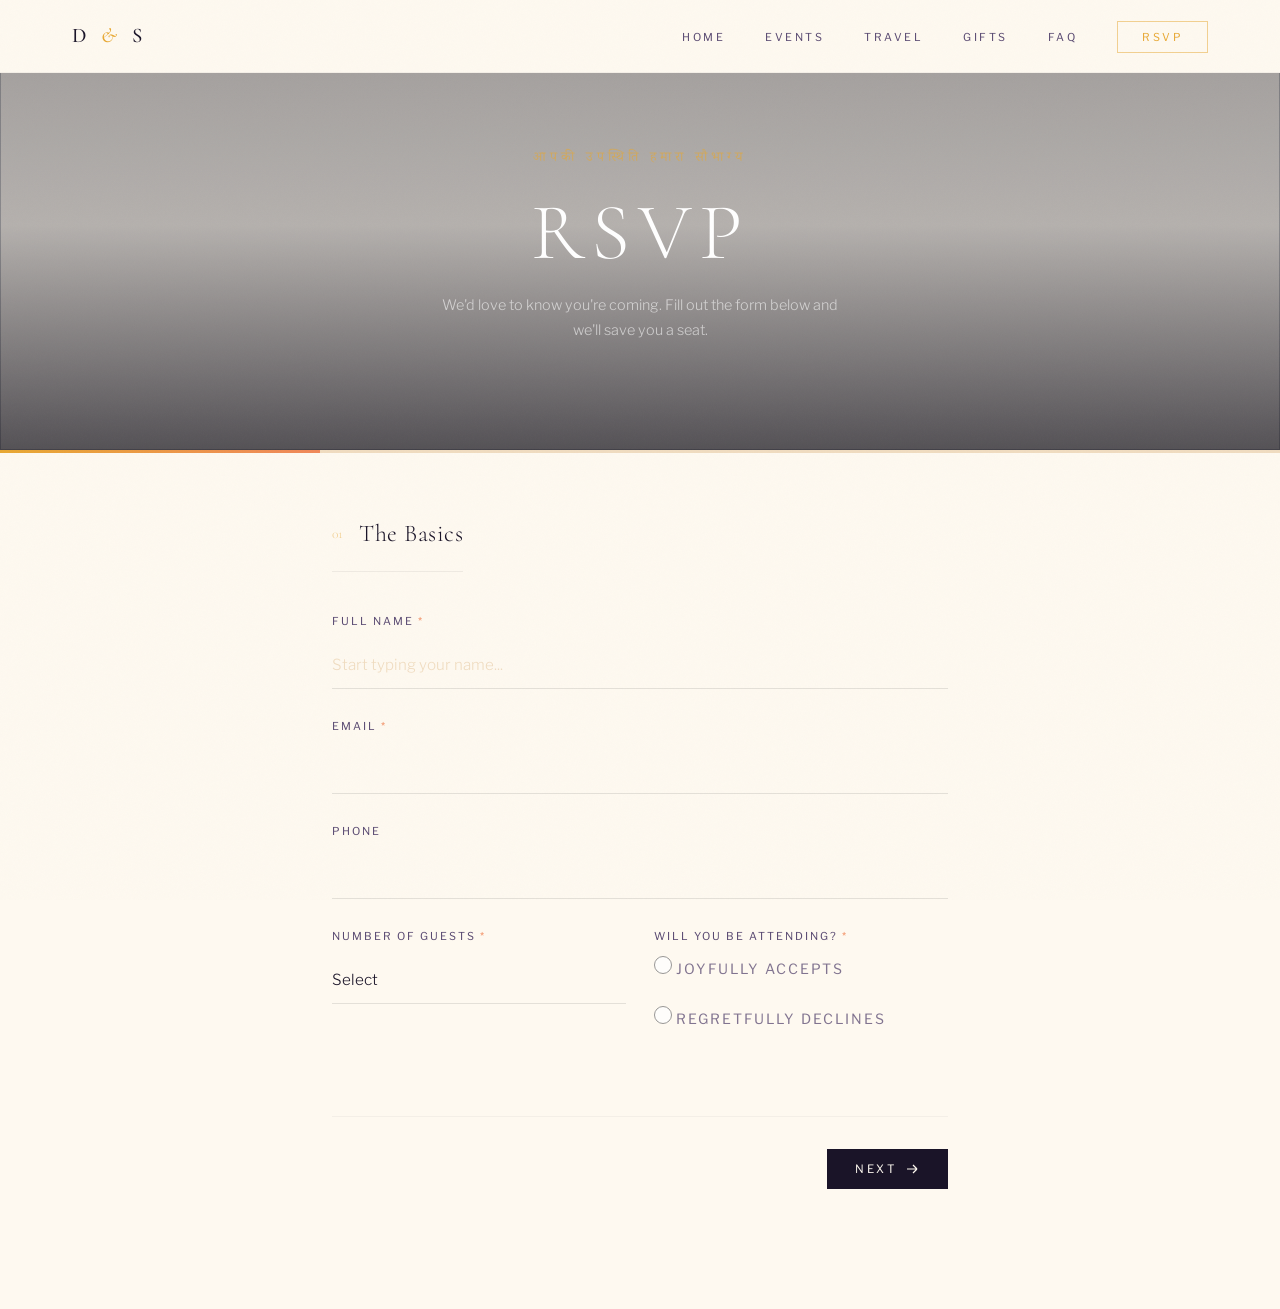
==== commit eab26170: "Split site into multi-page layout, add bios, timeline, guest list, and optimize images - Split Event" ====
--- a/rsvp.html
+++ b/rsvp.html
@@ -10,6 +10,16 @@
   <link rel="stylesheet" href="css/style.css">
   <link rel="stylesheet" href="css/rsvp.css">
   <link rel="icon" type="image/svg+xml" href="images/favicon.svg">
+
+  <!-- Open Graph / Link Preview -->
+  <meta property="og:title" content="RSVP — David & Shriya's Wedding">
+  <meta property="og:description" content="Let us know you're coming. We can't wait to celebrate with you.">
+  <meta property="og:image" content="https://davidandshriya.com/images/proposal.jpeg">
+  <meta property="og:url" content="https://davidandshriya.com/rsvp.html">
+  <meta property="og:type" content="website">
+  <meta name="twitter:card" content="summary_large_image">
+  <meta name="twitter:title" content="RSVP — David & Shriya's Wedding">
+  <meta name="twitter:image" content="https://davidandshriya.com/images/proposal.jpeg">
 </head>
 <body class="rsvp-page">
 
@@ -19,7 +29,17 @@
   <nav class="nav nav-solid" id="nav">
     <div class="nav-inner">
       <a href="index.html" class="nav-logo nav-logo-dark">D <span class="nav-logo-amp">&</span> S</a>
-      <a href="index.html" class="nav-back">Back to Home</a>
+      <button class="nav-toggle" id="navToggle" aria-label="Toggle menu">
+        <span></span><span></span>
+      </button>
+      <ul class="nav-links" id="navLinks">
+        <li><a href="index.html">Home</a></li>
+        <li><a href="events.html">Events</a></li>
+        <li><a href="travel.html">Travel</a></li>
+        <li><a href="gifts.html">Gifts</a></li>
+        <li><a href="faq.html">FAQ</a></li>
+        <li><a href="rsvp.html" class="nav-cta nav-active">RSVP</a></li>
+      </ul>
     </div>
   </nav>
 
@@ -52,9 +72,11 @@
           <span class="step-title">The Basics</span>
         </legend>
 
-        <div class="form-group">
+        <div class="form-group name-search-group">
           <label for="fullName">Full Name <span class="req">*</span></label>
-          <input type="text" id="fullName" name="fullName" required autocomplete="name">
+          <input type="text" id="fullName" name="fullName" required autocomplete="off" placeholder="Start typing your name...">
+          <ul class="name-suggestions" id="nameSuggestions"></ul>
+          <p class="name-error" id="nameError" style="display:none;">We couldn't find your name on the guest list. Please select your name from the suggestions, or contact us if you believe this is an error.</p>
         </div>
 
         <div class="form-group">
--- a/css/style.css
+++ b/css/style.css
@@ -852,38 +852,17 @@
 
 /* --- Gift Section with Background Photo --- */
 .section-gift {
-  padding: 160px 0;
-  position: relative;
-  overflow: hidden;
-  min-height: 500px;
-  display: flex;
-  align-items: center;
-}
-
-.gift-bg {
-  position: absolute;
-  inset: 0;
-  z-index: 0;
-}
-
-.gift-bg-img {
-  width: 100%;
-  height: 100%;
-  object-fit: cover;
-  /* Shriya full body with sunset — keep her centered */
-  object-position: center 25%;
-  filter: brightness(0.35) saturate(0.8);
+  padding: 140px 0;
+  position: relative;
+  background: var(--cream);
 }
 
 .gift-block {
   text-align: center;
-  max-width: 600px;
+  max-width: 680px;
   margin: 0 auto;
   padding: 72px 60px;
   position: relative;
-  z-index: 2;
-  background: rgba(254, 249, 240, 0.92);
-  backdrop-filter: blur(12px);
 }
 
 .gift-border {
@@ -947,6 +926,66 @@
   font-size: 0.78rem;
   color: var(--sand-dark) !important;
   letter-spacing: 0.5px;
+}
+
+/* --- Payment Methods --- */
+.gift-methods {
+  display: grid;
+  grid-template-columns: 1fr 1fr;
+  gap: 16px;
+  margin-top: 40px;
+}
+
+.gift-method {
+  display: flex;
+  flex-direction: column;
+  align-items: center;
+  gap: 8px;
+  padding: 28px 20px;
+  border: 1px solid rgba(0, 0, 0, 0.06);
+  transition: all 0.3s ease;
+  text-align: center;
+}
+
+.gift-method:hover {
+  border-color: var(--gold);
+  background: rgba(232, 168, 50, 0.04);
+  transform: translateY(-2px);
+  box-shadow: 0 8px 24px rgba(232, 168, 50, 0.08);
+}
+
+.gift-icon {
+  width: 36px;
+  height: 36px;
+  color: var(--gold);
+  opacity: 0.7;
+  transition: opacity 0.3s ease;
+}
+
+.gift-method:hover .gift-icon {
+  opacity: 1;
+}
+
+.gift-method-name {
+  font-family: 'Cormorant', serif;
+  font-size: 1.1rem;
+  color: var(--text);
+  letter-spacing: 0.5px;
+}
+
+.gift-method-handle {
+  font-size: 0.72rem;
+  color: var(--text-light);
+  letter-spacing: 0.5px;
+}
+
+@media (max-width: 500px) {
+  .gift-methods {
+    grid-template-columns: 1fr;
+  }
+  .gift-block {
+    padding: 48px 24px;
+  }
 }
 
 /* --- Travel --- */
--- a/css/rsvp.css
+++ b/css/rsvp.css
@@ -28,6 +28,23 @@
 
 .nav-back:hover {
   color: var(--gold);
+}
+
+/* RSVP page nav links */
+.rsvp-page .nav-links a {
+  color: var(--text-sec);
+}
+
+.rsvp-page .nav-links a:hover {
+  color: var(--gold);
+}
+
+.rsvp-page .nav-toggle span {
+  background: var(--text);
+}
+
+.rsvp-page .nav-active {
+  color: var(--gold) !important;
 }
 
 /* --- RSVP Hero --- */
@@ -239,7 +256,7 @@
 .rsvp-page .radio-label {
   display: flex;
   align-items: center;
-  gap: 8px;
+  gap: 12px;
   cursor: pointer;
   font-size: 0.88rem;
   color: var(--text);
@@ -253,15 +270,27 @@
 
 .rsvp-page .radio-label input {
   accent-color: var(--gold);
-  width: 16px;
-  height: 16px;
+  width: 18px;
+  height: 18px;
+  margin: 0 4px 0 0;
+  flex-shrink: 0;
+  position: relative;
+  top: 0;
+}
+
+.rsvp-page .radio-label span {
+  font-family: 'Libre Franklin', sans-serif;
+  font-size: 0.88rem;
+  line-height: 1;
 }
 
 /* Chips on light bg */
 .rsvp-page .chip span {
   padding: 10px 22px;
   border: 1px solid rgba(0, 0, 0, 0.1);
+  font-family: 'Libre Franklin', sans-serif;
   font-size: 0.8rem;
+  font-weight: 300;
   letter-spacing: 1px;
   color: var(--text-sec);
   transition: all 0.3s ease;
@@ -289,7 +318,7 @@
   border-bottom: none;
 }
 
-.quiz-group label:first-child {
+.quiz-group > label:first-child {
   font-family: 'Cormorant', serif !important;
   font-size: 1.1rem !important;
   letter-spacing: 0 !important;
@@ -298,6 +327,18 @@
   margin-bottom: 14px !important;
 }
 
+/* Ensure radio labels in quiz groups use body font consistently */
+.quiz-group .radio-label {
+  font-family: 'Libre Franklin', sans-serif;
+  font-size: 0.88rem;
+  letter-spacing: 0;
+  text-transform: none;
+}
+
+.quiz-group .radio-label span {
+  font-family: 'Libre Franklin', sans-serif;
+}
+
 /* --- Step Navigation --- */
 .step-nav {
   display: flex;
@@ -468,6 +509,49 @@
   gap: 28px;
 }
 
+/* --- Name Error --- */
+.name-error {
+  margin-top: 10px;
+  font-size: 0.8rem;
+  color: var(--coral, #f0885a);
+  line-height: 1.6;
+}
+
+/* --- Name Search Autocomplete --- */
+.name-search-group {
+  position: relative;
+}
+
+.name-suggestions {
+  display: none;
+  position: absolute;
+  top: 100%;
+  left: 0;
+  right: 0;
+  background: var(--cream);
+  border: 1px solid rgba(0, 0, 0, 0.08);
+  border-top: none;
+  list-style: none;
+  max-height: 240px;
+  overflow-y: auto;
+  z-index: 50;
+  box-shadow: 0 8px 24px rgba(0, 0, 0, 0.06);
+}
+
+.name-suggestions li {
+  padding: 12px 16px;
+  font-family: 'Libre Franklin', sans-serif;
+  font-size: 0.9rem;
+  color: var(--text);
+  cursor: pointer;
+  transition: background 0.2s ease;
+}
+
+.name-suggestions li:hover {
+  background: rgba(232, 168, 50, 0.08);
+  color: var(--gold-muted);
+}
+
 /* --- Responsive --- */
 @media (max-width: 600px) {
   .rsvp-main {
